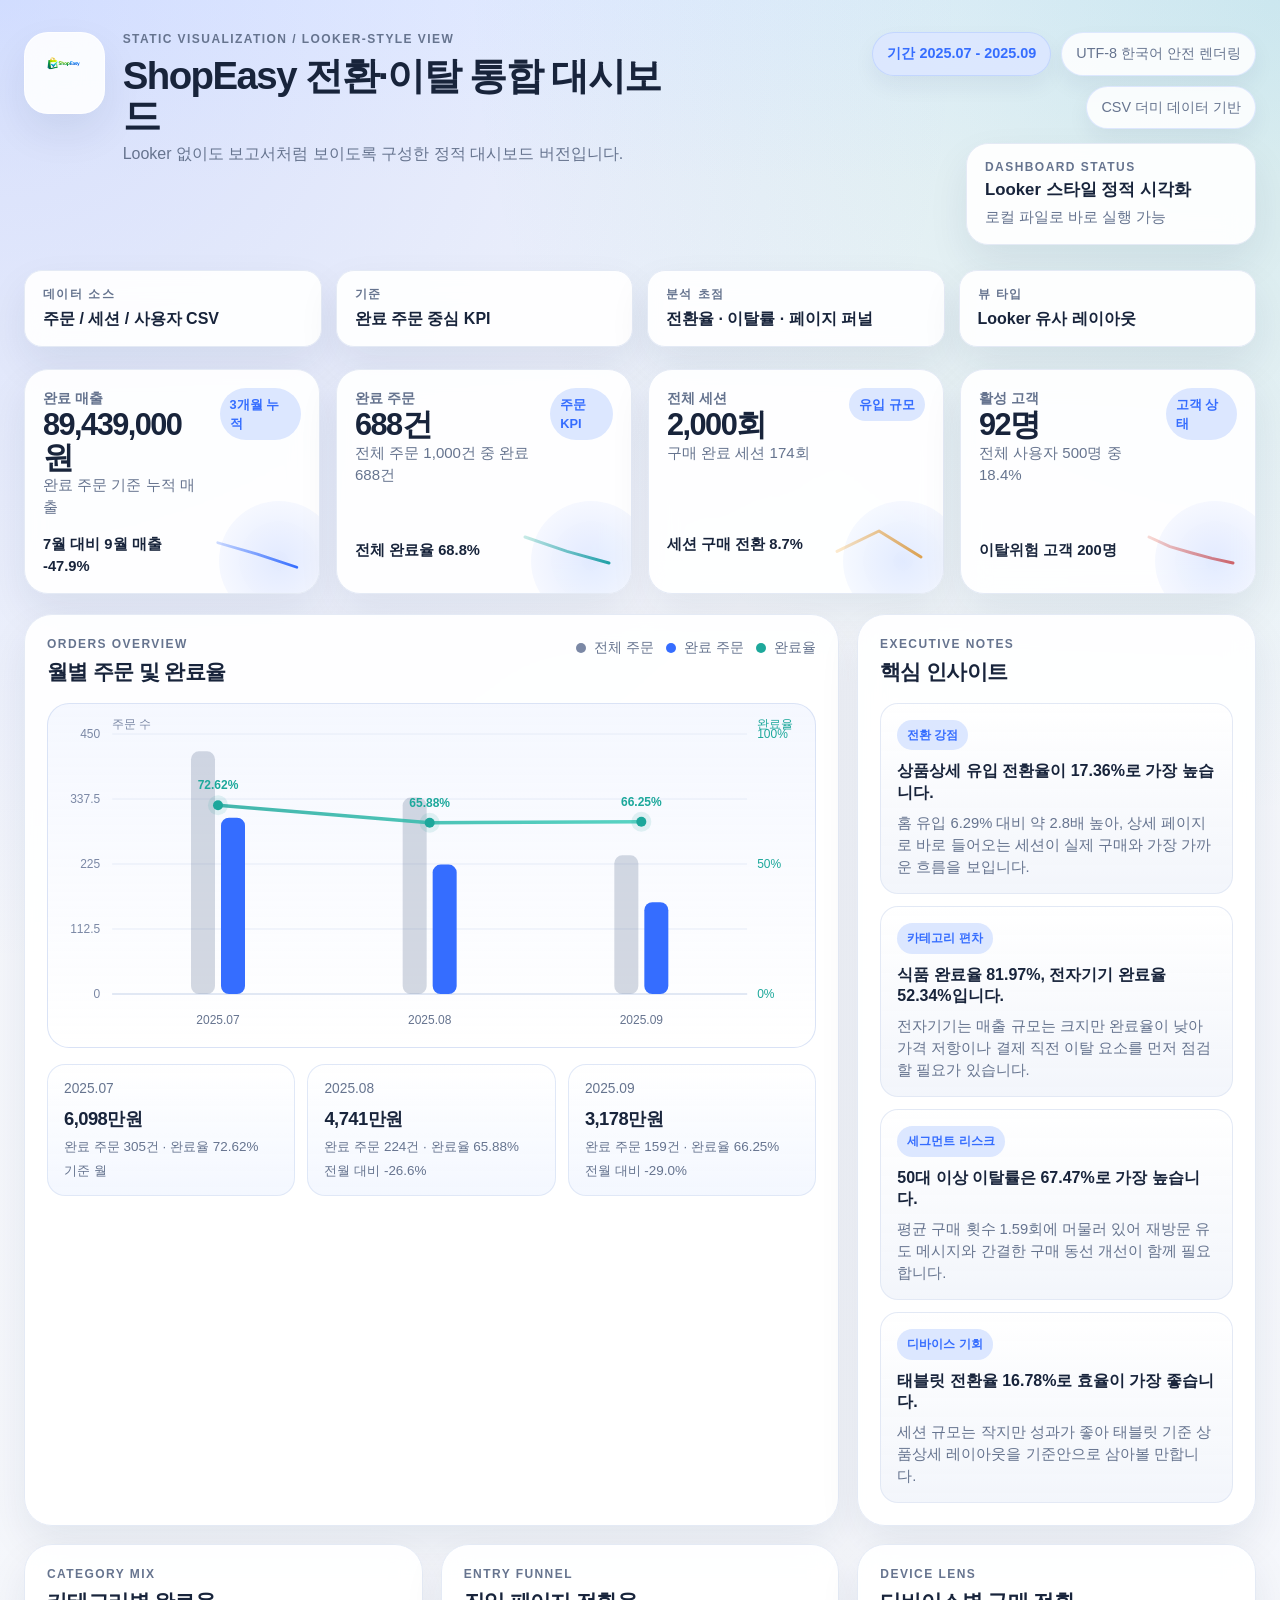
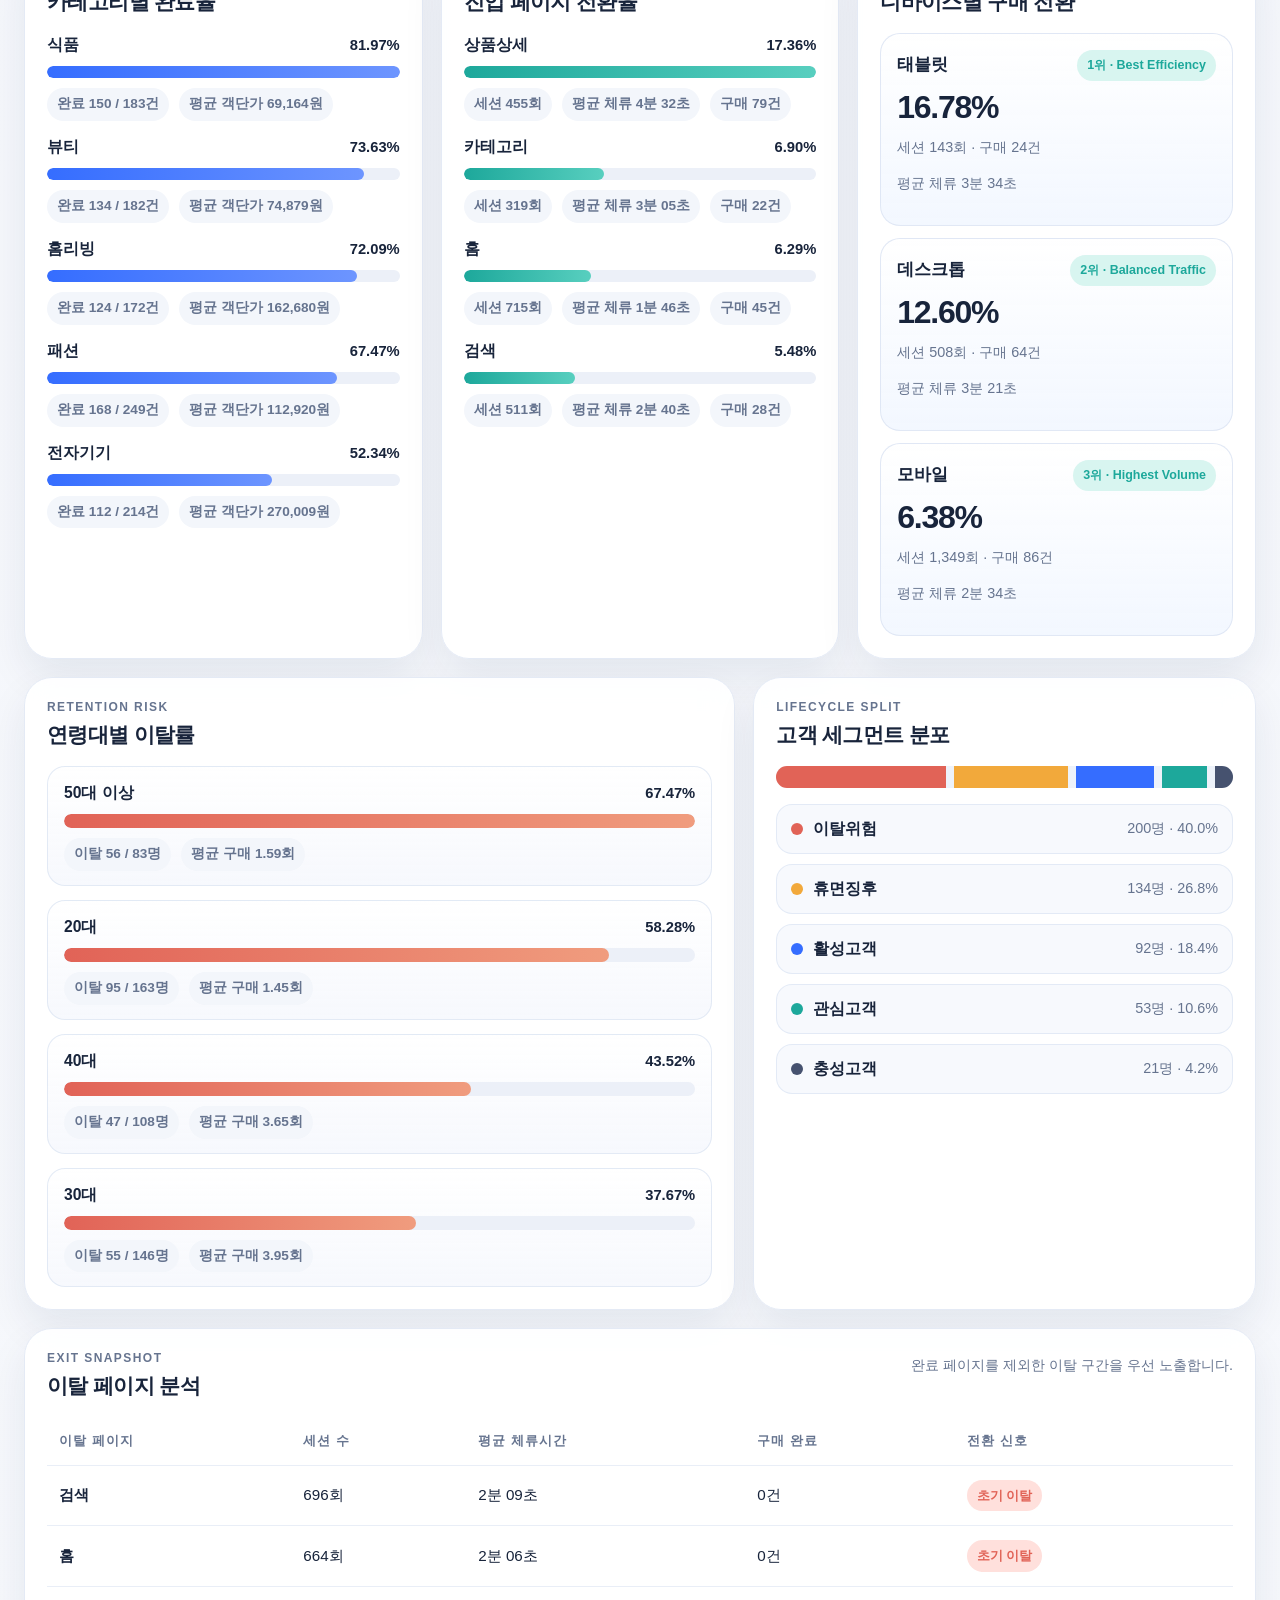
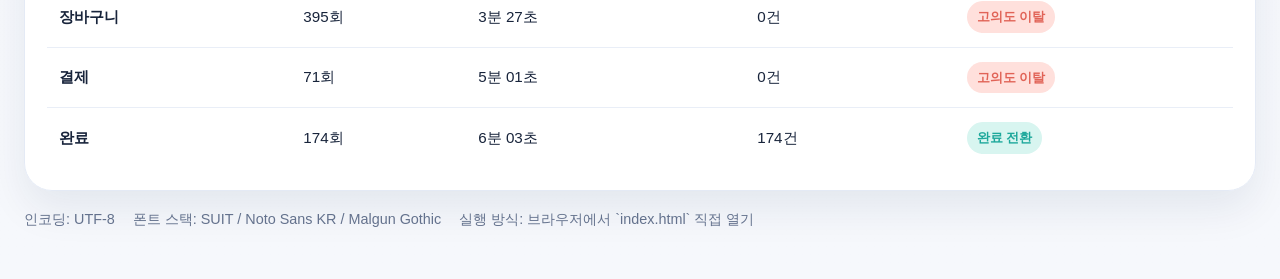
==== looker-dashboard/index.html @ 2dcf9343 "Publish ShopEasy static dashboard" ====
﻿<!DOCTYPE html>
<html lang="ko">
  <head>
    <meta charset="UTF-8" />
    <meta name="viewport" content="width=device-width, initial-scale=1.0" />
    <title>ShopEasy Looker 스타일 대시보드</title>
    <link rel="stylesheet" href="./styles.css" />
  </head>
  <body>
    <div class="app-shell">
      <header class="topbar">
        <div class="brand-block">
          <div class="brand-mark">
            <img src="./assets/brand-logo.png" alt="ShopEasy 브랜드 로고" />
          </div>
          <div class="brand-copy">
            <p class="eyebrow">Static Visualization / Looker-style View</p>
            <h1>ShopEasy 전환·이탈 통합 대시보드</h1>
            <p class="subtitle">
              Looker 없이도 보고서처럼 보이도록 구성한 정적 대시보드 버전입니다.
            </p>
          </div>
        </div>
        <div class="topbar-side">
          <div class="chip-stack">
            <span class="chip chip-strong">기간 2025.07 - 2025.09</span>
            <span class="chip">UTF-8 한국어 안전 렌더링</span>
            <span class="chip">CSV 더미 데이터 기반</span>
          </div>
          <div class="status-card">
            <span class="status-label">Dashboard Status</span>
            <strong>Looker 스타일 정적 시각화</strong>
            <span class="status-meta">로컬 파일로 바로 실행 가능</span>
          </div>
        </div>
      </header>

      <section class="filter-strip" aria-label="대시보드 필터 상태">
        <div class="filter-card">
          <span class="filter-label">데이터 소스</span>
          <strong>주문 / 세션 / 사용자 CSV</strong>
        </div>
        <div class="filter-card">
          <span class="filter-label">기준</span>
          <strong>완료 주문 중심 KPI</strong>
        </div>
        <div class="filter-card">
          <span class="filter-label">분석 초점</span>
          <strong>전환율 · 이탈률 · 페이지 퍼널</strong>
        </div>
        <div class="filter-card">
          <span class="filter-label">뷰 타입</span>
          <strong>Looker 유사 레이아웃</strong>
        </div>
      </section>

      <section class="kpi-grid" id="kpi-grid" aria-label="핵심 지표"></section>

      <main class="dashboard-grid">
        <section class="panel span-8">
          <div class="panel-header">
            <div>
              <p class="panel-label">Orders Overview</p>
              <h2>월별 주문 및 완료율</h2>
            </div>
            <div class="legend-inline">
              <span><i class="swatch swatch-slate"></i>전체 주문</span>
              <span><i class="swatch swatch-blue"></i>완료 주문</span>
              <span><i class="swatch swatch-teal"></i>완료율</span>
            </div>
          </div>
          <div class="chart-frame">
            <div id="monthly-chart" class="svg-chart" role="img" aria-label="월별 주문과 완료율 차트"></div>
          </div>
          <div class="mini-metrics" id="monthly-metrics"></div>
        </section>

        <aside class="panel span-4">
          <div class="panel-header">
            <div>
              <p class="panel-label">Executive Notes</p>
              <h2>핵심 인사이트</h2>
            </div>
          </div>
          <div class="insight-list" id="insight-list"></div>
        </aside>

        <section class="panel span-4">
          <div class="panel-header">
            <div>
              <p class="panel-label">Category Mix</p>
              <h2>카테고리별 완료율</h2>
            </div>
          </div>
          <div id="category-chart" class="metric-list"></div>
        </section>

        <section class="panel span-4">
          <div class="panel-header">
            <div>
              <p class="panel-label">Entry Funnel</p>
              <h2>진입 페이지 전환율</h2>
            </div>
          </div>
          <div id="entry-chart" class="metric-list"></div>
        </section>

        <section class="panel span-4">
          <div class="panel-header">
            <div>
              <p class="panel-label">Device Lens</p>
              <h2>디바이스별 구매 전환</h2>
            </div>
          </div>
          <div id="device-chart" class="device-grid"></div>
        </section>

        <section class="panel span-7">
          <div class="panel-header">
            <div>
              <p class="panel-label">Retention Risk</p>
              <h2>연령대별 이탈률</h2>
            </div>
          </div>
          <div id="age-chart" class="metric-list metric-list-wide"></div>
        </section>

        <section class="panel span-5">
          <div class="panel-header">
            <div>
              <p class="panel-label">Lifecycle Split</p>
              <h2>고객 세그먼트 분포</h2>
            </div>
          </div>
          <div class="segment-stack" id="segment-stack"></div>
          <div class="segment-legend" id="segment-legend"></div>
        </section>

        <section class="panel span-12">
          <div class="panel-header">
            <div>
              <p class="panel-label">Exit Snapshot</p>
              <h2>이탈 페이지 분석</h2>
            </div>
            <p class="panel-note">완료 페이지를 제외한 이탈 구간을 우선 노출합니다.</p>
          </div>
          <div class="table-shell">
            <table class="data-table">
              <thead>
                <tr>
                  <th>이탈 페이지</th>
                  <th>세션 수</th>
                  <th>평균 체류시간</th>
                  <th>구매 완료</th>
                  <th>전환 신호</th>
                </tr>
              </thead>
              <tbody id="exit-table-body"></tbody>
            </table>
          </div>
        </section>
      </main>

      <footer class="page-footer">
        <span>인코딩: UTF-8</span>
        <span>폰트 스택: SUIT / Noto Sans KR / Malgun Gothic</span>
        <span>실행 방식: 브라우저에서 `index.html` 직접 열기</span>
      </footer>
    </div>

    <script src="./script.js" charset="UTF-8"></script>
  </body>
</html>
---- looker-dashboard/styles.css ----
﻿@charset "UTF-8";

:root {
  --bg: #f4f6fb;
  --bg-strong: #eaf0ff;
  --surface: rgba(255, 255, 255, 0.92);
  --surface-strong: #ffffff;
  --border: #e4eaf5;
  --text: #18243b;
  --muted: #66748f;
  --blue: #356dff;
  --blue-soft: #dce7ff;
  --teal: #1da89b;
  --teal-soft: #d8f5f0;
  --amber: #f2a93b;
  --amber-soft: #fff2d8;
  --coral: #e16357;
  --coral-soft: #ffe0dc;
  --slate: #7b88a5;
  --shadow: 0 18px 40px rgba(18, 33, 78, 0.08);
  --radius-xl: 28px;
  --radius-lg: 22px;
  --radius-md: 16px;
}

* {
  box-sizing: border-box;
}

html {
  font-size: 16px;
}

body {
  margin: 0;
  min-height: 100vh;
  color: var(--text);
  background:
    radial-gradient(circle at top left, rgba(83, 120, 255, 0.18), transparent 26%),
    radial-gradient(circle at top right, rgba(29, 168, 155, 0.16), transparent 22%),
    linear-gradient(180deg, #edf3ff 0%, var(--bg) 180px, #f6f8fc 100%);
  font-family: "SUIT Variable", "Noto Sans KR", "Malgun Gothic", "Apple SD Gothic Neo", "Segoe UI", sans-serif;
  line-height: 1.5;
  -webkit-font-smoothing: antialiased;
  text-rendering: optimizeLegibility;
}

img {
  display: block;
  max-width: 100%;
}

.app-shell {
  max-width: 1480px;
  margin: 0 auto;
  padding: 32px 24px 48px;
}

.topbar {
  display: flex;
  justify-content: space-between;
  align-items: flex-start;
  gap: 24px;
}

.brand-block {
  display: flex;
  align-items: flex-start;
  gap: 18px;
  min-width: 0;
}

.brand-mark {
  width: 82px;
  height: 82px;
  padding: 14px;
  border-radius: 24px;
  background: rgba(255, 255, 255, 0.88);
  border: 1px solid rgba(255, 255, 255, 0.72);
  box-shadow: var(--shadow);
  backdrop-filter: blur(14px);
}

.brand-copy {
  min-width: 0;
}

.eyebrow,
.panel-label,
.filter-label,
.status-label {
  margin: 0;
  font-size: 0.75rem;
  line-height: 1.3;
  letter-spacing: 0.12em;
  text-transform: uppercase;
  color: var(--muted);
  font-weight: 700;
}

.brand-copy h1 {
  margin: 8px 0 6px;
  font-size: clamp(2rem, 3vw, 3rem);
  line-height: 1.05;
  letter-spacing: -0.04em;
}

.subtitle {
  margin: 0;
  max-width: 700px;
  color: var(--muted);
  font-size: 1rem;
}

.topbar-side {
  display: grid;
  gap: 14px;
  justify-items: end;
}

.chip-stack {
  display: flex;
  flex-wrap: wrap;
  justify-content: flex-end;
  gap: 10px;
}

.chip {
  display: inline-flex;
  align-items: center;
  border-radius: 999px;
  border: 1px solid rgba(53, 109, 255, 0.14);
  background: rgba(255, 255, 255, 0.86);
  padding: 10px 14px;
  font-size: 0.9rem;
  color: var(--muted);
  box-shadow: 0 10px 22px rgba(20, 40, 90, 0.06);
}

.chip-strong {
  color: var(--blue);
  background: rgba(220, 231, 255, 0.9);
  font-weight: 700;
}

.status-card,
.filter-card,
.kpi-card,
.panel {
  background: var(--surface);
  border: 1px solid var(--border);
  box-shadow: var(--shadow);
  backdrop-filter: blur(14px);
}

.status-card {
  min-width: 290px;
  border-radius: var(--radius-lg);
  padding: 16px 18px;
  display: grid;
  gap: 4px;
}

.status-card strong {
  font-size: 1.05rem;
  line-height: 1.35;
}

.status-meta {
  color: var(--muted);
  font-size: 0.92rem;
}

.filter-strip {
  margin-top: 24px;
  display: grid;
  grid-template-columns: repeat(4, minmax(0, 1fr));
  gap: 14px;
}

.filter-card {
  border-radius: 18px;
  padding: 16px 18px;
  display: grid;
  gap: 6px;
}

.filter-card strong {
  font-size: 1rem;
  line-height: 1.35;
}

.kpi-grid {
  margin-top: 22px;
  display: grid;
  grid-template-columns: repeat(4, minmax(0, 1fr));
  gap: 16px;
}

.kpi-card {
  position: relative;
  overflow: hidden;
  border-radius: 24px;
  padding: 18px 18px 16px;
  display: grid;
  gap: 14px;
}

.kpi-card::after {
  content: "";
  position: absolute;
  inset: auto -20px -28px auto;
  width: 120px;
  height: 120px;
  border-radius: 999px;
  background: radial-gradient(circle, rgba(53, 109, 255, 0.14), rgba(53, 109, 255, 0));
}

.kpi-top {
  display: flex;
  justify-content: space-between;
  align-items: flex-start;
  gap: 12px;
}

.kpi-label {
  margin: 0;
  font-size: 0.9rem;
  color: var(--muted);
  font-weight: 700;
}

.kpi-pill {
  display: inline-flex;
  align-items: center;
  padding: 7px 10px;
  border-radius: 999px;
  font-size: 0.8rem;
  font-weight: 700;
  color: var(--blue);
  background: var(--blue-soft);
}

.kpi-value {
  margin: 0;
  font-size: clamp(1.9rem, 2.4vw, 2.7rem);
  line-height: 1.05;
  font-weight: 800;
  letter-spacing: -0.05em;
  font-variant-numeric: tabular-nums;
}

.kpi-note {
  margin: 0;
  color: var(--muted);
  font-size: 0.94rem;
}

.kpi-foot {
  display: flex;
  justify-content: space-between;
  align-items: center;
  gap: 12px;
}

.kpi-trend {
  margin: 0;
  font-size: 0.92rem;
  color: var(--text);
  font-weight: 700;
}

.sparkline {
  width: 92px;
  height: 34px;
}

.dashboard-grid {
  margin-top: 20px;
  display: grid;
  grid-template-columns: repeat(12, minmax(0, 1fr));
  gap: 18px;
}

.panel {
  border-radius: var(--radius-xl);
  padding: 22px;
  min-width: 0;
}

.span-12 {
  grid-column: span 12;
}

.span-8 {
  grid-column: span 8;
}

.span-7 {
  grid-column: span 7;
}

.span-5 {
  grid-column: span 5;
}

.span-4 {
  grid-column: span 4;
}

.panel-header {
  display: flex;
  justify-content: space-between;
  align-items: flex-start;
  gap: 16px;
  margin-bottom: 18px;
}

.panel-header h2 {
  margin: 6px 0 0;
  font-size: 1.3rem;
  line-height: 1.25;
  letter-spacing: -0.03em;
}

.panel-note {
  margin: 4px 0 0;
  color: var(--muted);
  font-size: 0.9rem;
}

.legend-inline {
  display: flex;
  flex-wrap: wrap;
  justify-content: flex-end;
  gap: 12px;
  color: var(--muted);
  font-size: 0.88rem;
}

.legend-inline span {
  display: inline-flex;
  align-items: center;
  gap: 8px;
}

.swatch {
  width: 10px;
  height: 10px;
  border-radius: 999px;
  display: inline-block;
}

.swatch-slate {
  background: var(--slate);
}

.swatch-blue {
  background: var(--blue);
}

.swatch-teal {
  background: var(--teal);
}

.chart-frame {
  padding: 12px 12px 4px;
  border-radius: 22px;
  background: linear-gradient(180deg, rgba(244, 247, 255, 0.92), rgba(255, 255, 255, 0.76));
  border: 1px solid rgba(214, 224, 245, 0.9);
}

.svg-chart {
  width: 100%;
  min-height: 320px;
}

.mini-metrics {
  margin-top: 16px;
  display: grid;
  grid-template-columns: repeat(3, minmax(0, 1fr));
  gap: 12px;
}

.mini-metric {
  padding: 14px 16px;
  border-radius: 18px;
  background: linear-gradient(180deg, rgba(255, 255, 255, 0.98), rgba(243, 247, 255, 0.95));
  border: 1px solid rgba(220, 229, 246, 0.88);
}

.mini-metric-label {
  display: block;
  color: var(--muted);
  font-size: 0.86rem;
  margin-bottom: 6px;
}

.mini-metric strong {
  display: block;
  font-size: 1.15rem;
  letter-spacing: -0.03em;
}

.mini-metric small {
  display: block;
  margin-top: 4px;
  color: var(--muted);
  font-size: 0.84rem;
}

.insight-list {
  display: grid;
  gap: 12px;
}

.insight-card {
  padding: 16px 16px 15px;
  border-radius: 18px;
  border: 1px solid rgba(224, 231, 244, 0.9);
  background: linear-gradient(180deg, rgba(255, 255, 255, 0.98), rgba(242, 245, 251, 0.94));
}

.insight-tag {
  display: inline-flex;
  align-items: center;
  padding: 6px 10px;
  border-radius: 999px;
  font-size: 0.78rem;
  font-weight: 700;
  color: var(--blue);
  background: var(--blue-soft);
  margin-bottom: 10px;
}

.insight-card h3 {
  margin: 0 0 8px;
  font-size: 1rem;
  line-height: 1.35;
}

.insight-card p {
  margin: 0;
  color: var(--muted);
  font-size: 0.92rem;
}

.metric-list {
  display: grid;
  gap: 14px;
}

.metric-row {
  display: grid;
  gap: 10px;
}

.metric-head {
  display: flex;
  justify-content: space-between;
  align-items: baseline;
  gap: 12px;
}

.metric-name {
  margin: 0;
  font-size: 0.98rem;
  font-weight: 700;
}

.metric-value {
  margin: 0;
  font-size: 0.92rem;
  font-weight: 700;
  color: var(--text);
  font-variant-numeric: tabular-nums;
}

.metric-track {
  position: relative;
  width: 100%;
  height: 12px;
  border-radius: 999px;
  overflow: hidden;
  background: #ecf0f8;
}

.metric-fill {
  position: absolute;
  inset: 0 auto 0 0;
  border-radius: inherit;
  background: linear-gradient(90deg, var(--blue), #5f90ff);
}

.metric-meta {
  display: flex;
  flex-wrap: wrap;
  gap: 10px;
  color: var(--muted);
  font-size: 0.85rem;
}

.metric-badge {
  display: inline-flex;
  align-items: center;
  padding: 6px 10px;
  border-radius: 999px;
  background: #f3f6fb;
  color: var(--muted);
  font-weight: 600;
}

.device-grid {
  display: grid;
  gap: 12px;
}

.device-card {
  padding: 16px;
  border-radius: 20px;
  border: 1px solid rgba(221, 229, 244, 0.88);
  background: linear-gradient(180deg, rgba(255, 255, 255, 1), rgba(242, 247, 255, 0.95));
}

.device-rank {
  display: flex;
  justify-content: space-between;
  align-items: center;
  margin-bottom: 10px;
}

.rank-chip {
  display: inline-flex;
  align-items: center;
  padding: 6px 10px;
  border-radius: 999px;
  font-size: 0.78rem;
  font-weight: 700;
  background: var(--teal-soft);
  color: var(--teal);
}

.device-card h3 {
  margin: 0;
  font-size: 1.08rem;
}

.device-rate {
  margin: 8px 0 4px;
  font-size: 2rem;
  line-height: 1;
  letter-spacing: -0.04em;
  font-weight: 800;
}

.device-meta {
  color: var(--muted);
  font-size: 0.9rem;
}

.metric-list-wide .metric-row {
  padding: 14px 16px;
  border-radius: 18px;
  border: 1px solid rgba(224, 231, 244, 0.88);
  background: linear-gradient(180deg, rgba(255, 255, 255, 0.98), rgba(246, 248, 253, 0.92));
}

.metric-list-wide .metric-track {
  height: 14px;
}

.segment-stack {
  display: flex;
  gap: 8px;
  height: 22px;
  overflow: hidden;
  border-radius: 999px;
  background: #edf2fa;
}

.segment-slice {
  height: 100%;
}

.segment-legend {
  margin-top: 16px;
  display: grid;
  gap: 10px;
}

.segment-item {
  display: flex;
  justify-content: space-between;
  align-items: center;
  gap: 14px;
  padding: 12px 14px;
  border-radius: 16px;
  background: #f7f9fd;
  border: 1px solid rgba(226, 233, 245, 0.9);
}

.segment-left {
  display: inline-flex;
  align-items: center;
  gap: 10px;
  min-width: 0;
}

.segment-dot {
  width: 12px;
  height: 12px;
  border-radius: 999px;
  flex: 0 0 auto;
}

.segment-name {
  font-weight: 700;
}

.segment-meta {
  color: var(--muted);
  font-size: 0.9rem;
  font-variant-numeric: tabular-nums;
}

.table-shell {
  overflow-x: auto;
}

.data-table {
  width: 100%;
  border-collapse: collapse;
}

.data-table th,
.data-table td {
  padding: 14px 12px;
  border-bottom: 1px solid #e9eef7;
  text-align: left;
  font-size: 0.95rem;
}

.data-table th {
  color: var(--muted);
  font-size: 0.82rem;
  text-transform: uppercase;
  letter-spacing: 0.08em;
}

.data-table tbody tr:last-child td {
  border-bottom: 0;
}

.signal-pill {
  display: inline-flex;
  align-items: center;
  padding: 6px 10px;
  border-radius: 999px;
  font-size: 0.82rem;
  font-weight: 700;
}

.signal-alert {
  background: var(--coral-soft);
  color: var(--coral);
}

.signal-success {
  background: var(--teal-soft);
  color: var(--teal);
}

.page-footer {
  margin-top: 18px;
  display: flex;
  flex-wrap: wrap;
  gap: 10px 18px;
  color: var(--muted);
  font-size: 0.9rem;
}

svg text {
  font-family: "SUIT Variable", "Noto Sans KR", "Malgun Gothic", "Apple SD Gothic Neo", "Segoe UI", sans-serif;
}

@media (max-width: 1180px) {
  .filter-strip,
  .kpi-grid,
  .mini-metrics {
    grid-template-columns: repeat(2, minmax(0, 1fr));
  }

  .span-8,
  .span-7,
  .span-5,
  .span-4 {
    grid-column: span 12;
  }

  .topbar {
    flex-direction: column;
  }

  .topbar-side {
    justify-items: start;
  }

  .chip-stack {
    justify-content: flex-start;
  }
}

@media (max-width: 760px) {
  .app-shell {
    padding: 22px 14px 36px;
  }

  .filter-strip,
  .kpi-grid,
  .mini-metrics {
    grid-template-columns: minmax(0, 1fr);
  }

  .brand-block {
    flex-direction: column;
  }

  .brand-mark {
    width: 74px;
    height: 74px;
  }

  .panel,
  .kpi-card {
    border-radius: 22px;
  }

  .panel-header,
  .kpi-top,
  .kpi-foot {
    flex-direction: column;
    align-items: flex-start;
  }

  .legend-inline {
    justify-content: flex-start;
  }

  .svg-chart {
    min-height: 280px;
  }

  .data-table th,
  .data-table td {
    padding-inline: 8px;
  }
}
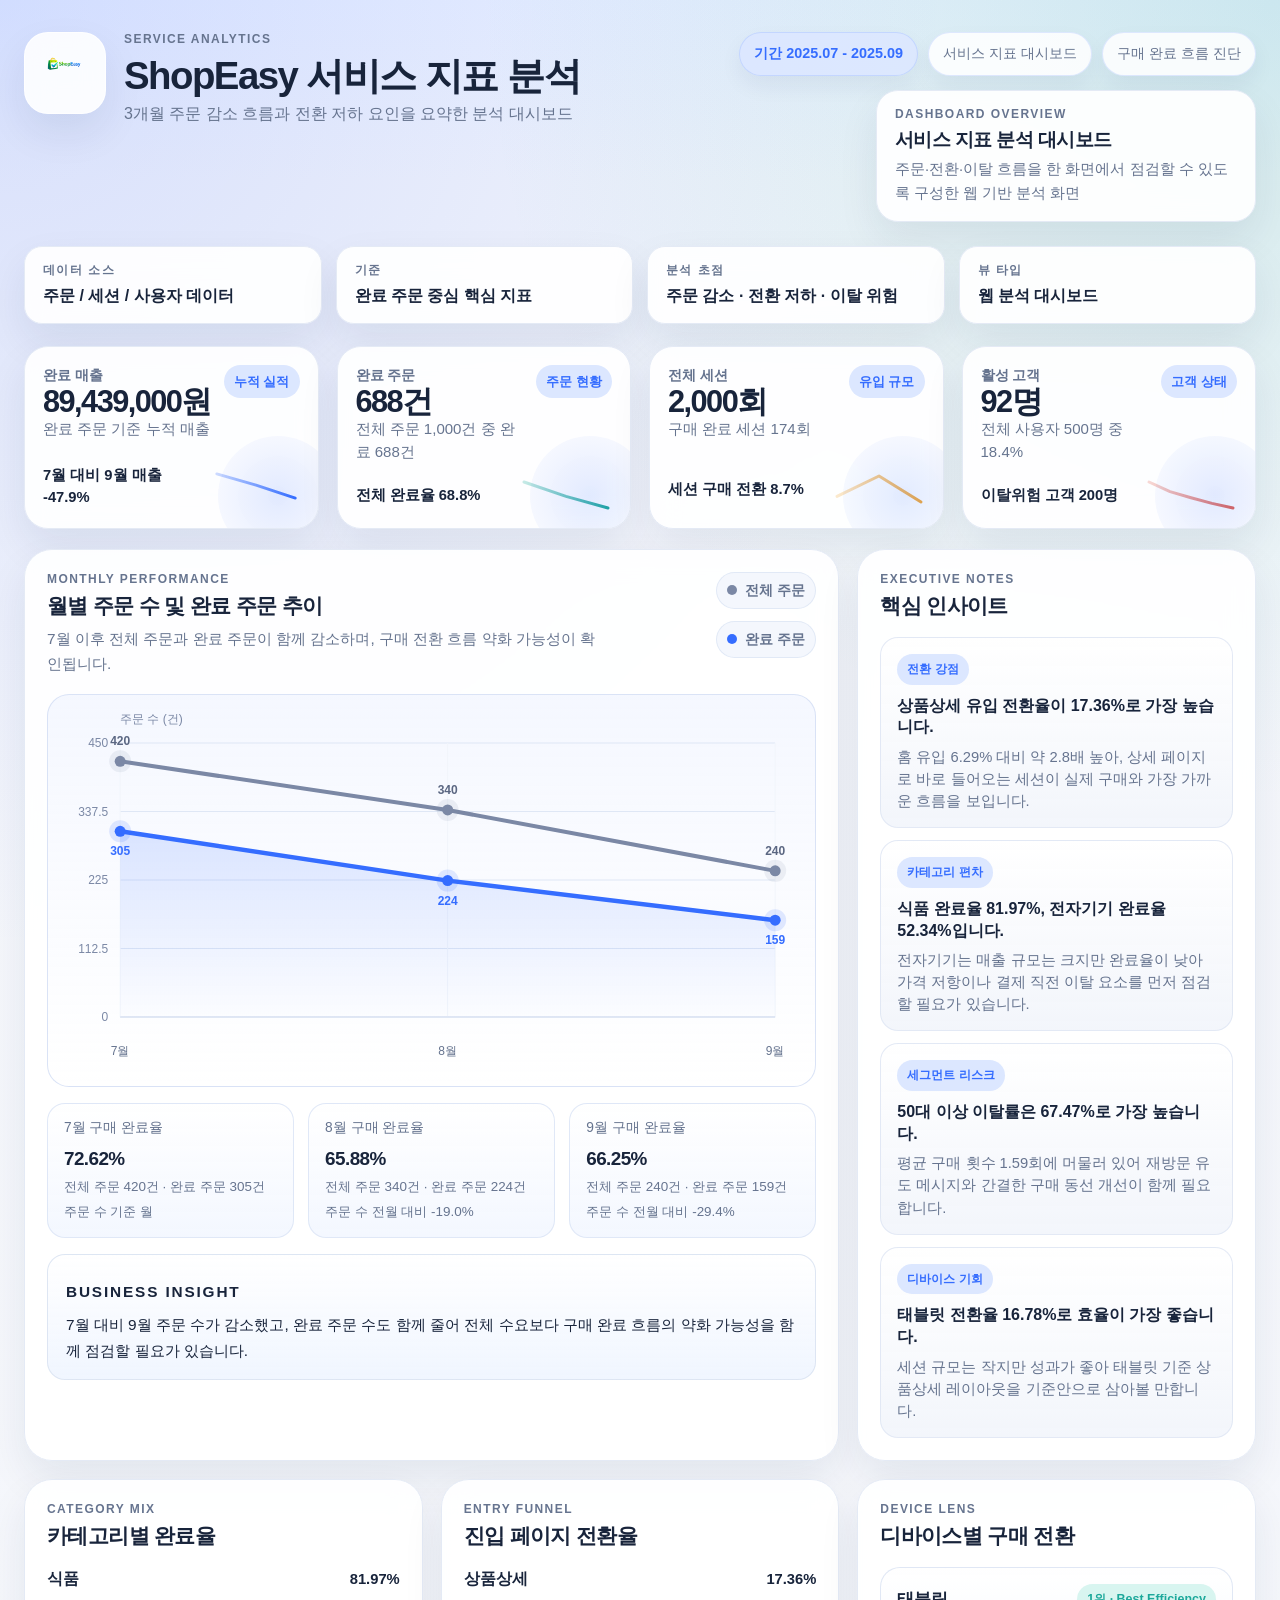
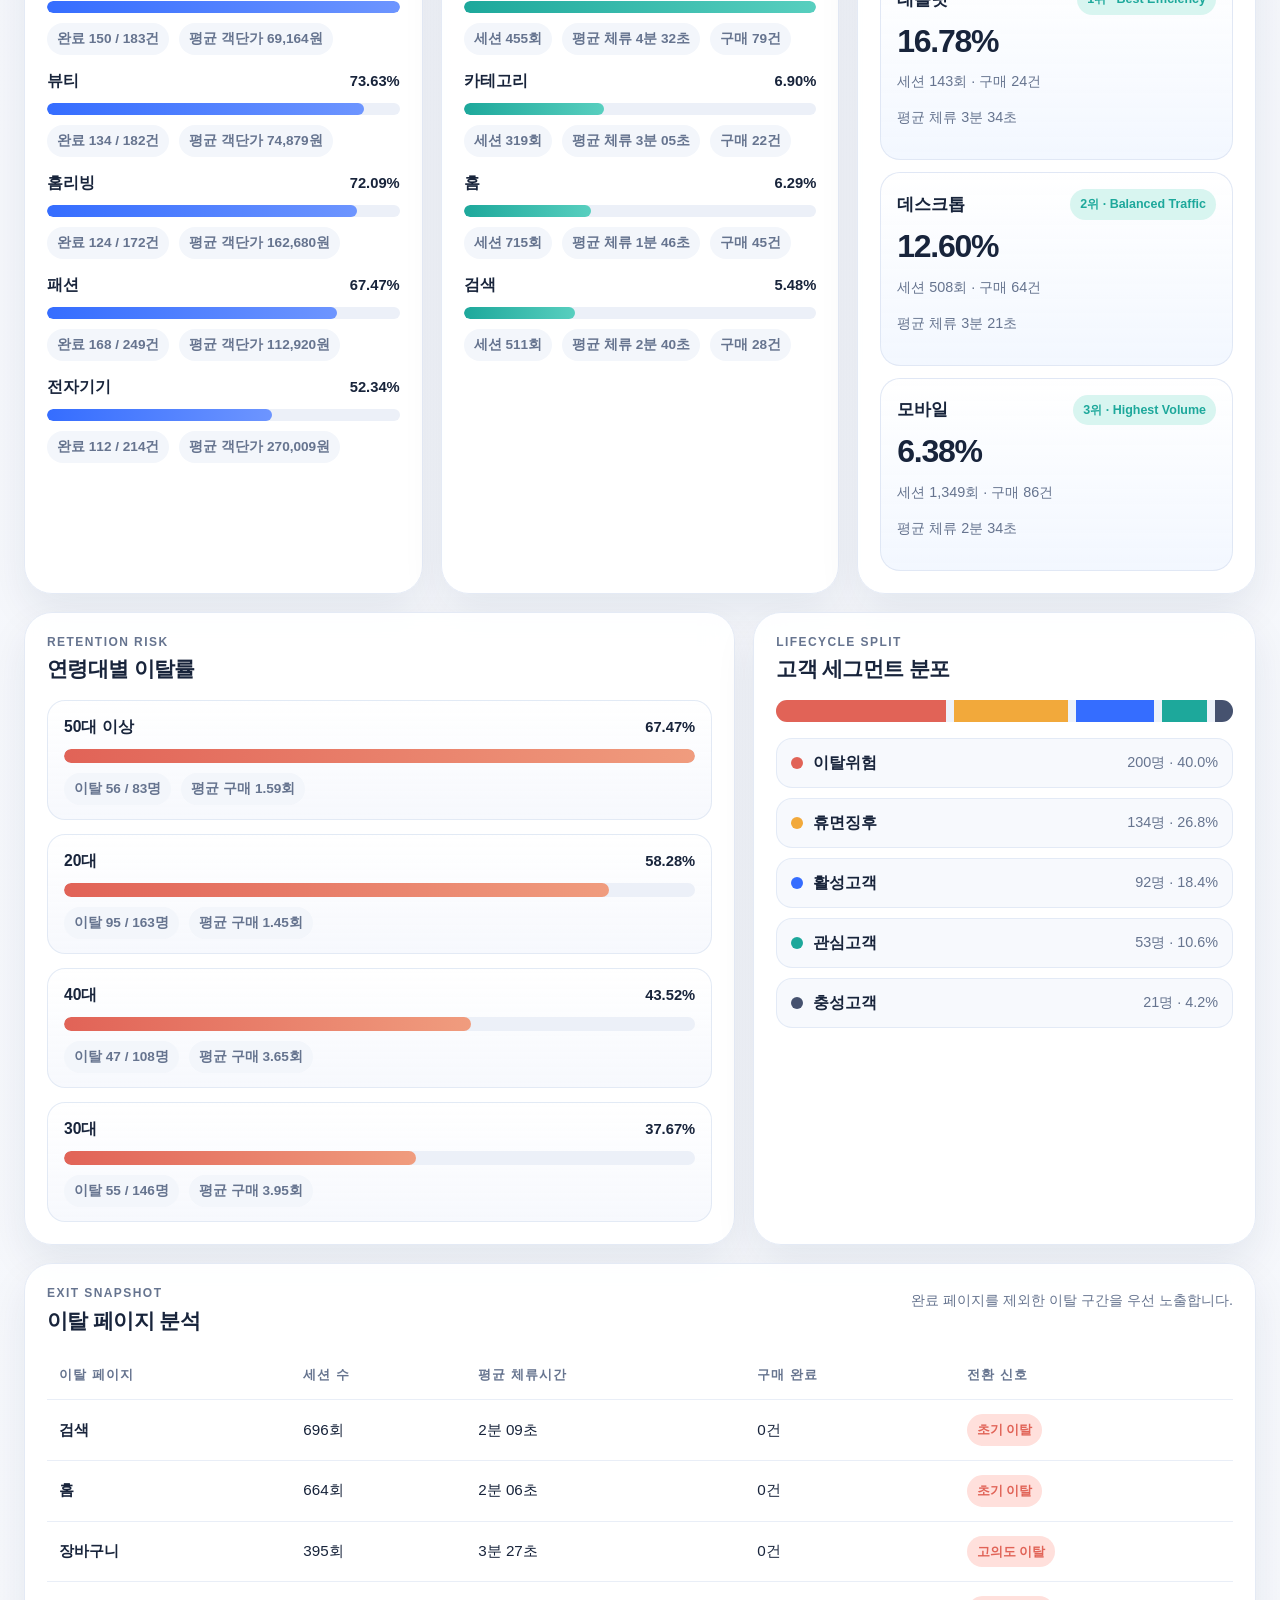
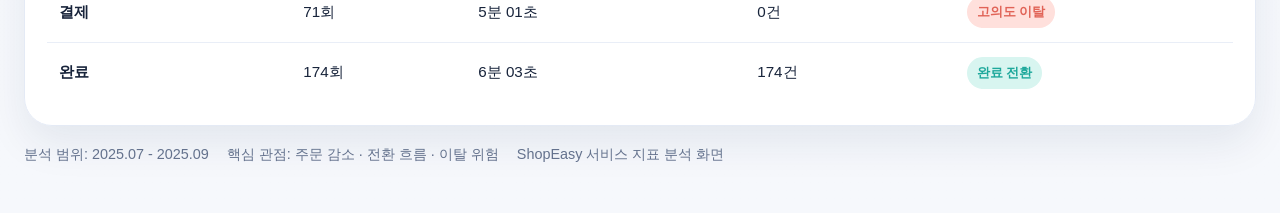
==== commit c73516ef: "Refine dashboard copy and monthly trend section" ====
--- a/looker-dashboard/index.html
+++ b/looker-dashboard/index.html
@@ -3,7 +3,7 @@
   <head>
     <meta charset="UTF-8" />
     <meta name="viewport" content="width=device-width, initial-scale=1.0" />
-    <title>ShopEasy Looker 스타일 대시보드</title>
+    <title>ShopEasy 서비스 지표 분석</title>
     <link rel="stylesheet" href="./styles.css" />
   </head>
   <body>
@@ -14,23 +14,23 @@
             <img src="./assets/brand-logo.png" alt="ShopEasy 브랜드 로고" />
           </div>
           <div class="brand-copy">
-            <p class="eyebrow">Static Visualization / Looker-style View</p>
-            <h1>ShopEasy 전환·이탈 통합 대시보드</h1>
+            <p class="eyebrow">SERVICE ANALYTICS</p>
+            <h1>ShopEasy 서비스 지표 분석</h1>
             <p class="subtitle">
-              Looker 없이도 보고서처럼 보이도록 구성한 정적 대시보드 버전입니다.
+              3개월 주문 감소 흐름과 전환 저하 요인을 요약한 분석 대시보드
             </p>
           </div>
         </div>
         <div class="topbar-side">
           <div class="chip-stack">
             <span class="chip chip-strong">기간 2025.07 - 2025.09</span>
-            <span class="chip">UTF-8 한국어 안전 렌더링</span>
-            <span class="chip">CSV 더미 데이터 기반</span>
+            <span class="chip">서비스 지표 대시보드</span>
+            <span class="chip">구매 완료 흐름 진단</span>
           </div>
           <div class="status-card">
-            <span class="status-label">Dashboard Status</span>
-            <strong>Looker 스타일 정적 시각화</strong>
-            <span class="status-meta">로컬 파일로 바로 실행 가능</span>
+            <span class="status-label">DASHBOARD OVERVIEW</span>
+            <strong>서비스 지표 분석 대시보드</strong>
+            <span class="status-meta">주문·전환·이탈 흐름을 한 화면에서 점검할 수 있도록 구성한 웹 기반 분석 화면</span>
           </div>
         </div>
       </header>
@@ -38,41 +38,44 @@
       <section class="filter-strip" aria-label="대시보드 필터 상태">
         <div class="filter-card">
           <span class="filter-label">데이터 소스</span>
-          <strong>주문 / 세션 / 사용자 CSV</strong>
+          <strong>주문 / 세션 / 사용자 데이터</strong>
         </div>
         <div class="filter-card">
           <span class="filter-label">기준</span>
-          <strong>완료 주문 중심 KPI</strong>
+          <strong>완료 주문 중심 핵심 지표</strong>
         </div>
         <div class="filter-card">
           <span class="filter-label">분석 초점</span>
-          <strong>전환율 · 이탈률 · 페이지 퍼널</strong>
+          <strong>주문 감소 · 전환 저하 · 이탈 위험</strong>
         </div>
         <div class="filter-card">
           <span class="filter-label">뷰 타입</span>
-          <strong>Looker 유사 레이아웃</strong>
+          <strong>웹 분석 대시보드</strong>
         </div>
       </section>
 
       <section class="kpi-grid" id="kpi-grid" aria-label="핵심 지표"></section>
 
       <main class="dashboard-grid">
-        <section class="panel span-8">
+        <section class="panel span-8 monthly-panel">
           <div class="panel-header">
             <div>
-              <p class="panel-label">Orders Overview</p>
-              <h2>월별 주문 및 완료율</h2>
+              <p class="panel-label">Monthly Performance</p>
+              <h2>월별 주문 수 및 완료 주문 추이</h2>
+              <p class="panel-subtitle">
+                7월 이후 전체 주문과 완료 주문이 함께 감소하며, 구매 전환 흐름 약화 가능성이 확인됩니다.
+              </p>
             </div>
             <div class="legend-inline">
               <span><i class="swatch swatch-slate"></i>전체 주문</span>
               <span><i class="swatch swatch-blue"></i>완료 주문</span>
-              <span><i class="swatch swatch-teal"></i>완료율</span>
             </div>
           </div>
           <div class="chart-frame">
-            <div id="monthly-chart" class="svg-chart" role="img" aria-label="월별 주문과 완료율 차트"></div>
+            <div id="monthly-chart" class="svg-chart" role="img" aria-label="월별 주문 수 및 완료 주문 추이 차트"></div>
           </div>
           <div class="mini-metrics" id="monthly-metrics"></div>
+          <div class="monthly-insight" id="monthly-insight"></div>
         </section>
 
         <aside class="panel span-4">
@@ -162,9 +165,9 @@
       </main>
 
       <footer class="page-footer">
-        <span>인코딩: UTF-8</span>
-        <span>폰트 스택: SUIT / Noto Sans KR / Malgun Gothic</span>
-        <span>실행 방식: 브라우저에서 `index.html` 직접 열기</span>
+        <span>분석 범위: 2025.07 - 2025.09</span>
+        <span>핵심 관점: 주문 감소 · 전환 흐름 · 이탈 위험</span>
+        <span>ShopEasy 서비스 지표 분석 화면</span>
       </footer>
     </div>
 
--- a/looker-dashboard/styles.css
+++ b/looker-dashboard/styles.css
@@ -154,21 +154,24 @@
 }
 
 .status-card {
-  min-width: 290px;
+  min-width: 320px;
+  max-width: 380px;
   border-radius: var(--radius-lg);
   padding: 16px 18px;
   display: grid;
-  gap: 4px;
+  gap: 6px;
 }
 
 .status-card strong {
-  font-size: 1.05rem;
-  line-height: 1.35;
+  font-size: 1.16rem;
+  line-height: 1.3;
+  letter-spacing: -0.03em;
 }
 
 .status-meta {
   color: var(--muted);
   font-size: 0.92rem;
+  line-height: 1.6;
 }
 
 .filter-strip {
@@ -193,8 +196,8 @@
 .kpi-grid {
   margin-top: 22px;
   display: grid;
-  grid-template-columns: repeat(4, minmax(0, 1fr));
-  gap: 16px;
+  grid-template-columns: repeat(auto-fit, minmax(220px, 1fr));
+  gap: 18px;
 }
 
 .kpi-card {
@@ -217,17 +220,22 @@
 }
 
 .kpi-top {
-  display: flex;
-  justify-content: space-between;
+  display: grid;
+  grid-template-columns: minmax(0, 1fr) auto;
   align-items: flex-start;
   gap: 12px;
 }
 
+.kpi-top > div {
+  min-width: 0;
+}
+
 .kpi-label {
   margin: 0;
   font-size: 0.9rem;
   color: var(--muted);
   font-weight: 700;
+  white-space: nowrap;
 }
 
 .kpi-pill {
@@ -239,6 +247,7 @@
   font-weight: 700;
   color: var(--blue);
   background: var(--blue-soft);
+  white-space: nowrap;
 }
 
 .kpi-value {
@@ -323,6 +332,14 @@
   letter-spacing: -0.03em;
 }
 
+.panel-subtitle {
+  margin: 8px 0 0;
+  max-width: 660px;
+  color: var(--muted);
+  font-size: 0.96rem;
+  line-height: 1.6;
+}
+
 .panel-note {
   margin: 4px 0 0;
   color: var(--muted);
@@ -342,6 +359,12 @@
   display: inline-flex;
   align-items: center;
   gap: 8px;
+  padding: 7px 10px;
+  border-radius: 999px;
+  background: rgba(244, 247, 253, 0.92);
+  border: 1px solid rgba(223, 231, 245, 0.88);
+  font-weight: 600;
+  white-space: nowrap;
 }
 
 .swatch {
@@ -364,7 +387,7 @@
 }
 
 .chart-frame {
-  padding: 12px 12px 4px;
+  padding: 14px 16px 10px;
   border-radius: 22px;
   background: linear-gradient(180deg, rgba(244, 247, 255, 0.92), rgba(255, 255, 255, 0.76));
   border: 1px solid rgba(214, 224, 245, 0.9);
@@ -372,14 +395,14 @@
 
 .svg-chart {
   width: 100%;
-  min-height: 320px;
+  min-height: 360px;
 }
 
 .mini-metrics {
   margin-top: 16px;
   display: grid;
-  grid-template-columns: repeat(3, minmax(0, 1fr));
-  gap: 12px;
+  grid-template-columns: repeat(auto-fit, minmax(180px, 1fr));
+  gap: 14px;
 }
 
 .mini-metric {
@@ -398,7 +421,7 @@
 
 .mini-metric strong {
   display: block;
-  font-size: 1.15rem;
+  font-size: 1.18rem;
   letter-spacing: -0.03em;
 }
 
@@ -407,6 +430,32 @@
   margin-top: 4px;
   color: var(--muted);
   font-size: 0.84rem;
+  line-height: 1.55;
+}
+
+.monthly-insight {
+  margin-top: 16px;
+  padding: 16px 18px;
+  border-radius: 18px;
+  border: 1px solid rgba(220, 228, 242, 0.92);
+  background: linear-gradient(180deg, rgba(255, 255, 255, 0.98), rgba(239, 245, 255, 0.92));
+}
+
+.monthly-insight-label {
+  margin: 0;
+  font-size: 0.74rem;
+  line-height: 1.3;
+  letter-spacing: 0.12em;
+  text-transform: uppercase;
+  color: var(--muted);
+  font-weight: 700;
+}
+
+.monthly-insight p {
+  margin: 8px 0 0;
+  font-size: 0.96rem;
+  line-height: 1.65;
+  color: var(--text);
 }
 
 .insight-list {
@@ -684,9 +733,7 @@
 }
 
 @media (max-width: 1180px) {
-  .filter-strip,
-  .kpi-grid,
-  .mini-metrics {
+  .filter-strip {
     grid-template-columns: repeat(2, minmax(0, 1fr));
   }
 
@@ -715,9 +762,7 @@
     padding: 22px 14px 36px;
   }
 
-  .filter-strip,
-  .kpi-grid,
-  .mini-metrics {
+  .filter-strip {
     grid-template-columns: minmax(0, 1fr);
   }
 
@@ -736,12 +781,15 @@
   }
 
   .panel-header,
-  .kpi-top,
   .kpi-foot {
     flex-direction: column;
     align-items: flex-start;
   }
 
+  .kpi-top {
+    grid-template-columns: minmax(0, 1fr);
+  }
+
   .legend-inline {
     justify-content: flex-start;
   }
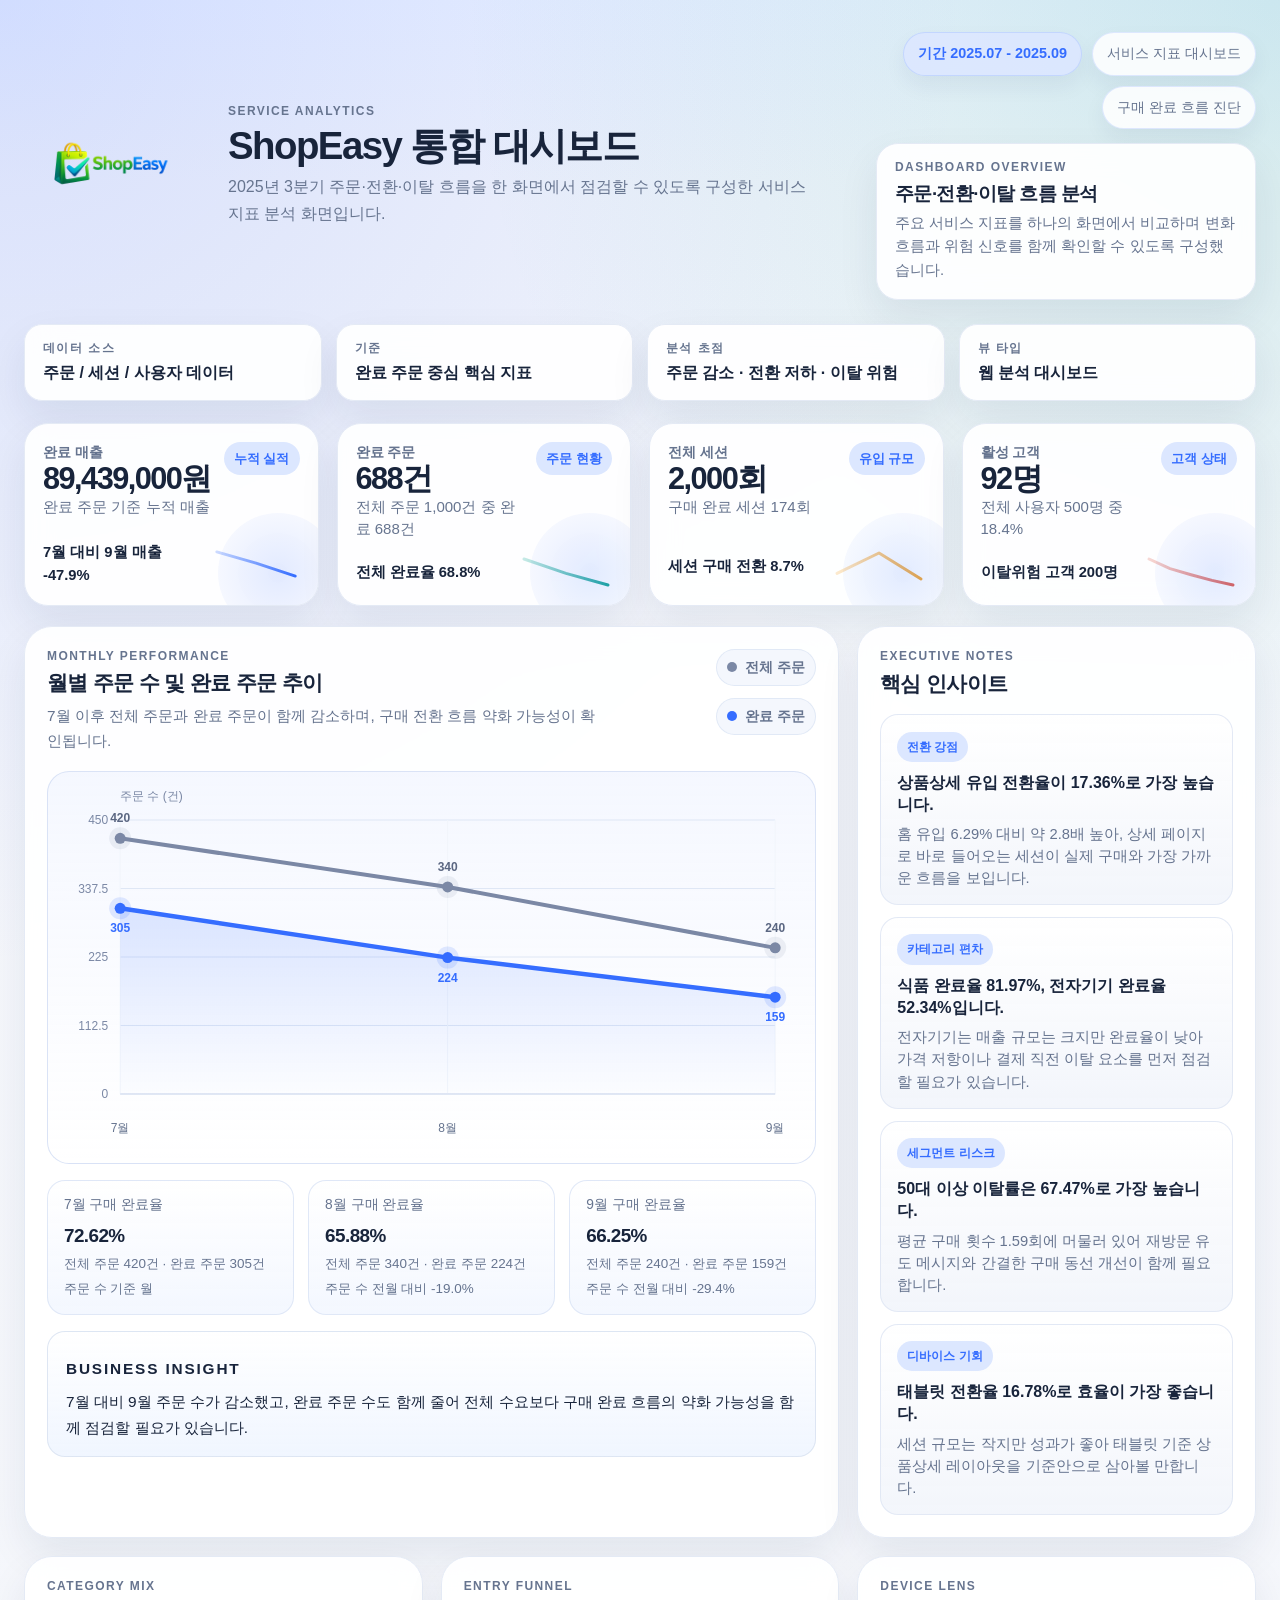
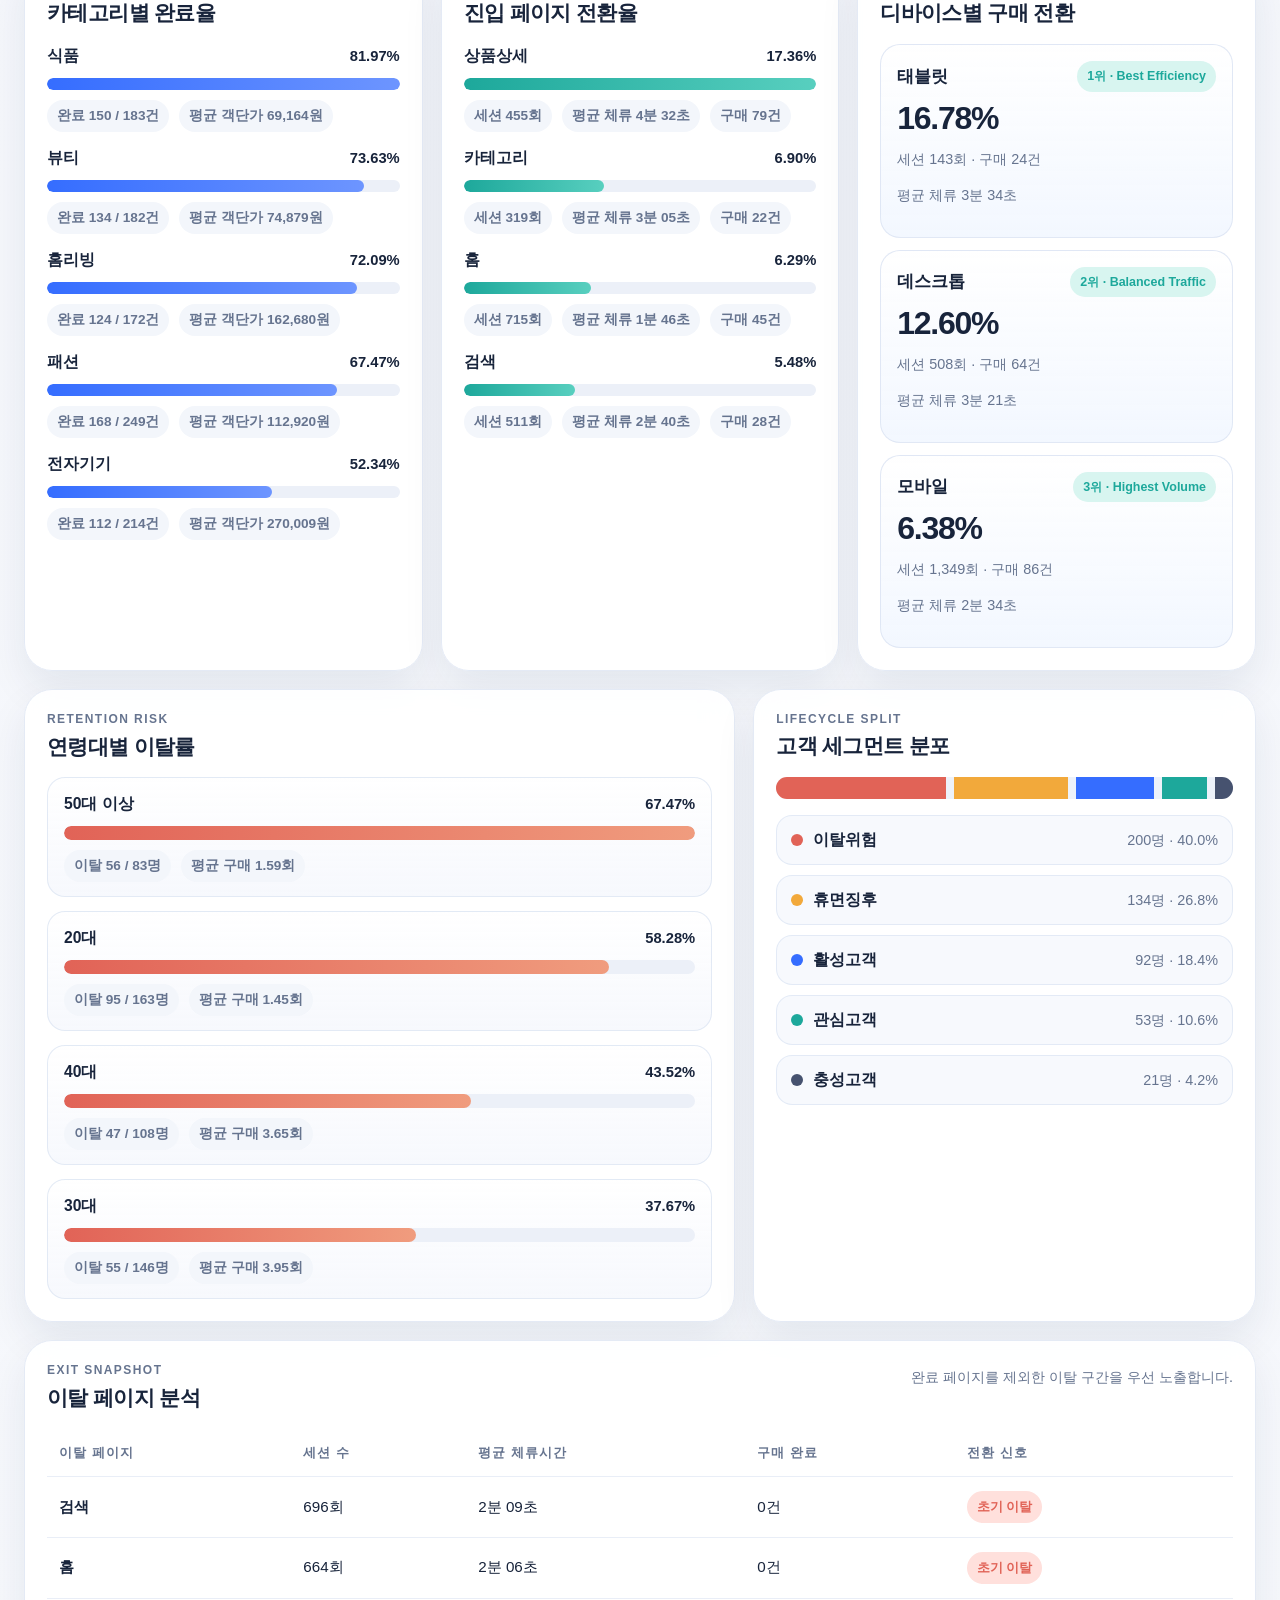
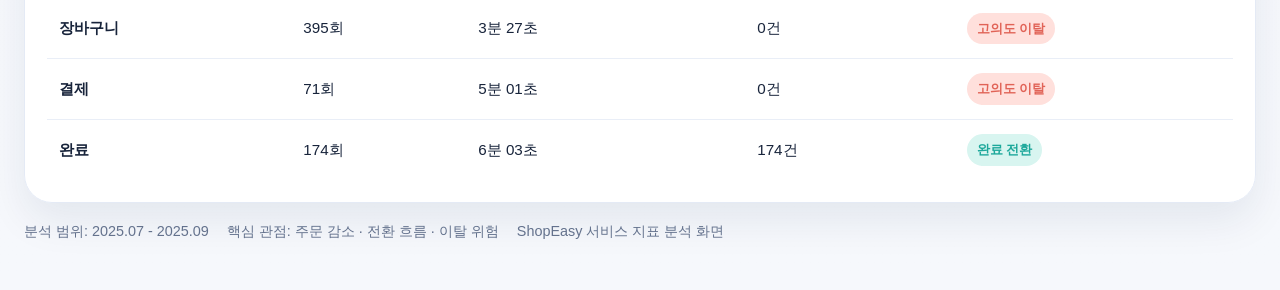
==== commit de26036b: "Refine dashboard header and logo branding" ====
--- a/looker-dashboard/index.html
+++ b/looker-dashboard/index.html
@@ -3,7 +3,7 @@
   <head>
     <meta charset="UTF-8" />
     <meta name="viewport" content="width=device-width, initial-scale=1.0" />
-    <title>ShopEasy 서비스 지표 분석</title>
+    <title>ShopEasy 통합 대시보드</title>
     <link rel="stylesheet" href="./styles.css" />
   </head>
   <body>
@@ -15,9 +15,9 @@
           </div>
           <div class="brand-copy">
             <p class="eyebrow">SERVICE ANALYTICS</p>
-            <h1>ShopEasy 서비스 지표 분석</h1>
+            <h1>ShopEasy 통합 대시보드</h1>
             <p class="subtitle">
-              3개월 주문 감소 흐름과 전환 저하 요인을 요약한 분석 대시보드
+              2025년 3분기 주문·전환·이탈 흐름을 한 화면에서 점검할 수 있도록 구성한 서비스 지표 분석 화면입니다.
             </p>
           </div>
         </div>
@@ -29,8 +29,8 @@
           </div>
           <div class="status-card">
             <span class="status-label">DASHBOARD OVERVIEW</span>
-            <strong>서비스 지표 분석 대시보드</strong>
-            <span class="status-meta">주문·전환·이탈 흐름을 한 화면에서 점검할 수 있도록 구성한 웹 기반 분석 화면</span>
+            <strong>주문·전환·이탈 흐름 분석</strong>
+            <span class="status-meta">주요 서비스 지표를 하나의 화면에서 비교하며 변화 흐름과 위험 신호를 함께 확인할 수 있도록 구성했습니다.</span>
           </div>
         </div>
       </header>
--- a/looker-dashboard/styles.css
+++ b/looker-dashboard/styles.css
@@ -59,30 +59,41 @@
 .topbar {
   display: flex;
   justify-content: space-between;
-  align-items: flex-start;
+  align-items: center;
   gap: 24px;
 }
 
 .brand-block {
   display: flex;
-  align-items: flex-start;
-  gap: 18px;
+  align-items: center;
+  gap: 24px;
   min-width: 0;
 }
 
 .brand-mark {
-  width: 82px;
-  height: 82px;
-  padding: 14px;
-  border-radius: 24px;
-  background: rgba(255, 255, 255, 0.88);
-  border: 1px solid rgba(255, 255, 255, 0.72);
-  box-shadow: var(--shadow);
-  backdrop-filter: blur(14px);
+  width: auto;
+  min-width: 180px;
+  max-width: 240px;
+  padding: 0;
+  border-radius: 0;
+  background: transparent;
+  border: 0;
+  box-shadow: none;
+  backdrop-filter: none;
+  display: flex;
+  align-items: center;
+}
+
+.brand-mark img {
+  width: 100%;
+  max-width: 220px;
+  height: auto;
+  object-fit: contain;
 }
 
 .brand-copy {
   min-width: 0;
+  flex: 1 1 auto;
 }
 
 .eyebrow,
@@ -99,7 +110,7 @@
 }
 
 .brand-copy h1 {
-  margin: 8px 0 6px;
+  margin: 6px 0 8px;
   font-size: clamp(2rem, 3vw, 3rem);
   line-height: 1.05;
   letter-spacing: -0.04em;
@@ -107,9 +118,10 @@
 
 .subtitle {
   margin: 0;
-  max-width: 700px;
+  max-width: 760px;
   color: var(--muted);
   font-size: 1rem;
+  line-height: 1.65;
 }
 
 .topbar-side {
@@ -746,6 +758,7 @@
 
   .topbar {
     flex-direction: column;
+    align-items: flex-start;
   }
 
   .topbar-side {
@@ -768,11 +781,12 @@
 
   .brand-block {
     flex-direction: column;
+    align-items: flex-start;
   }
 
   .brand-mark {
-    width: 74px;
-    height: 74px;
+    min-width: 0;
+    max-width: 210px;
   }
 
   .panel,
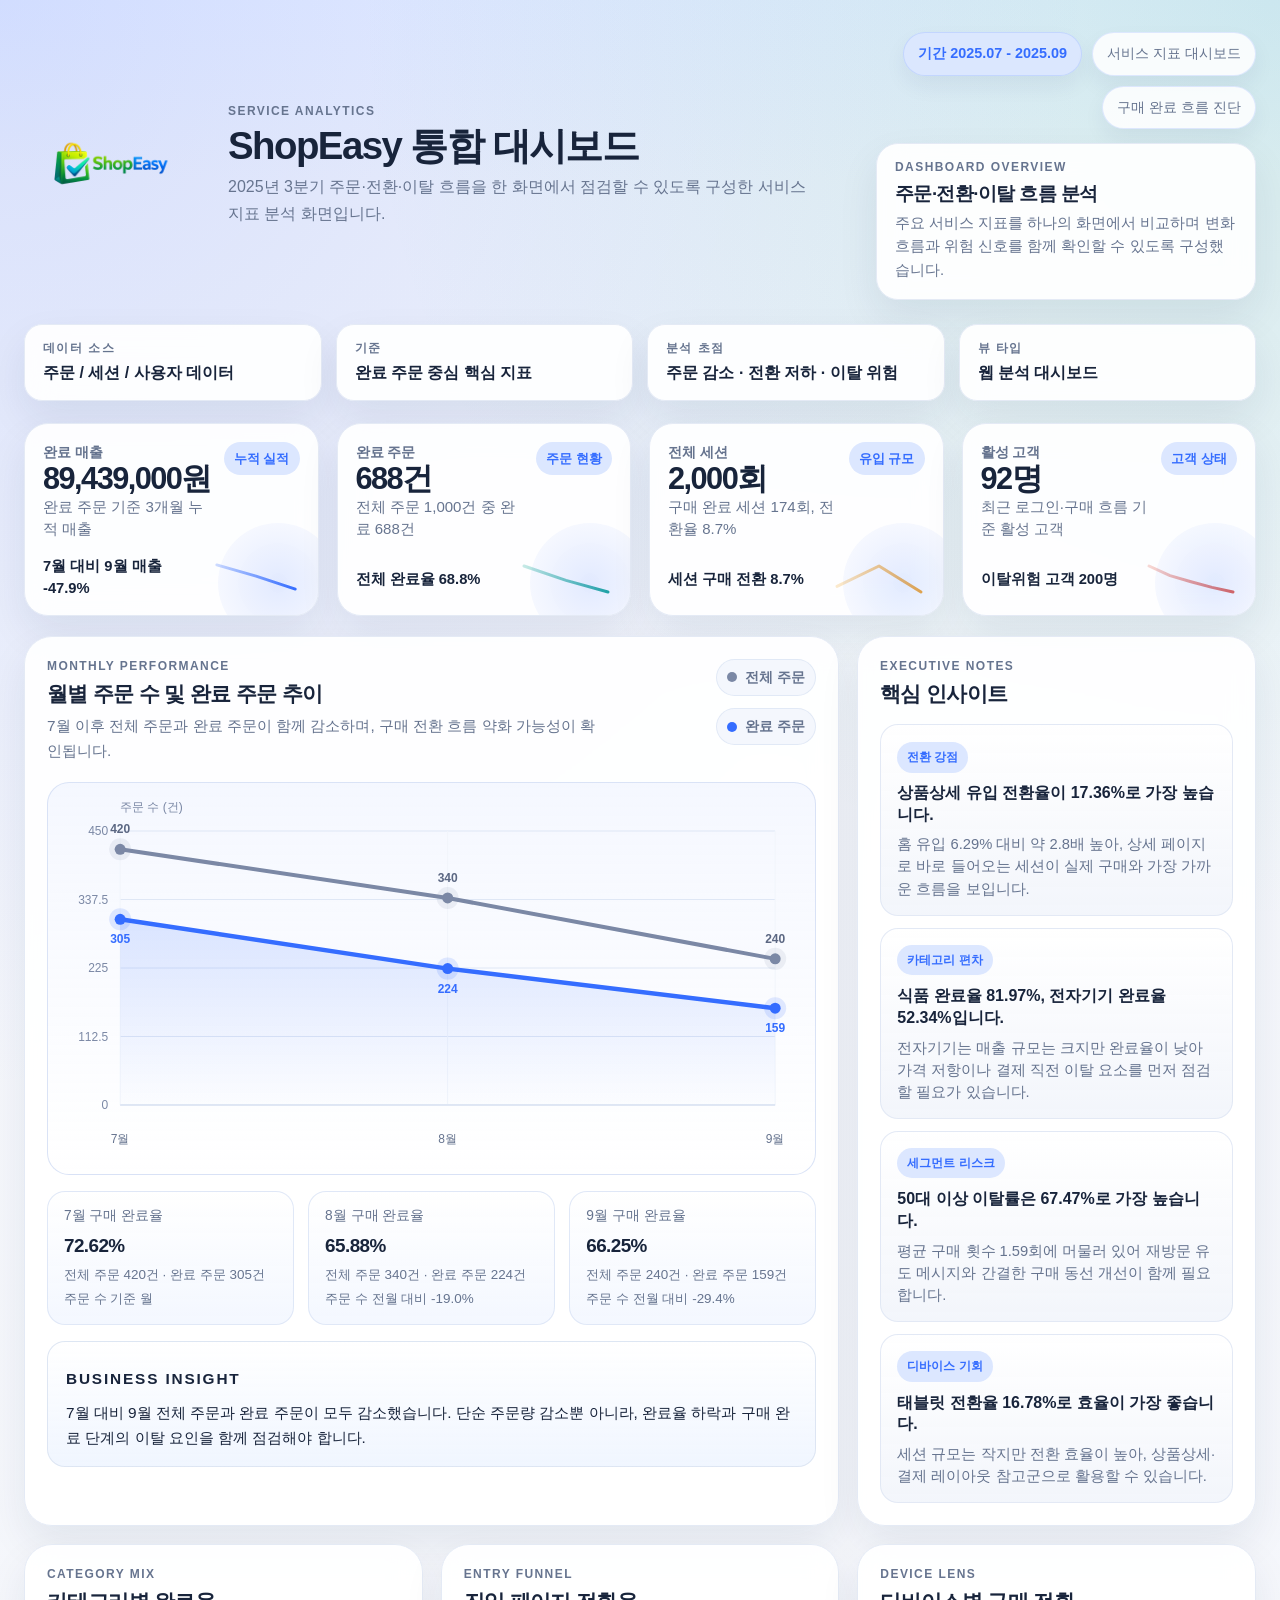
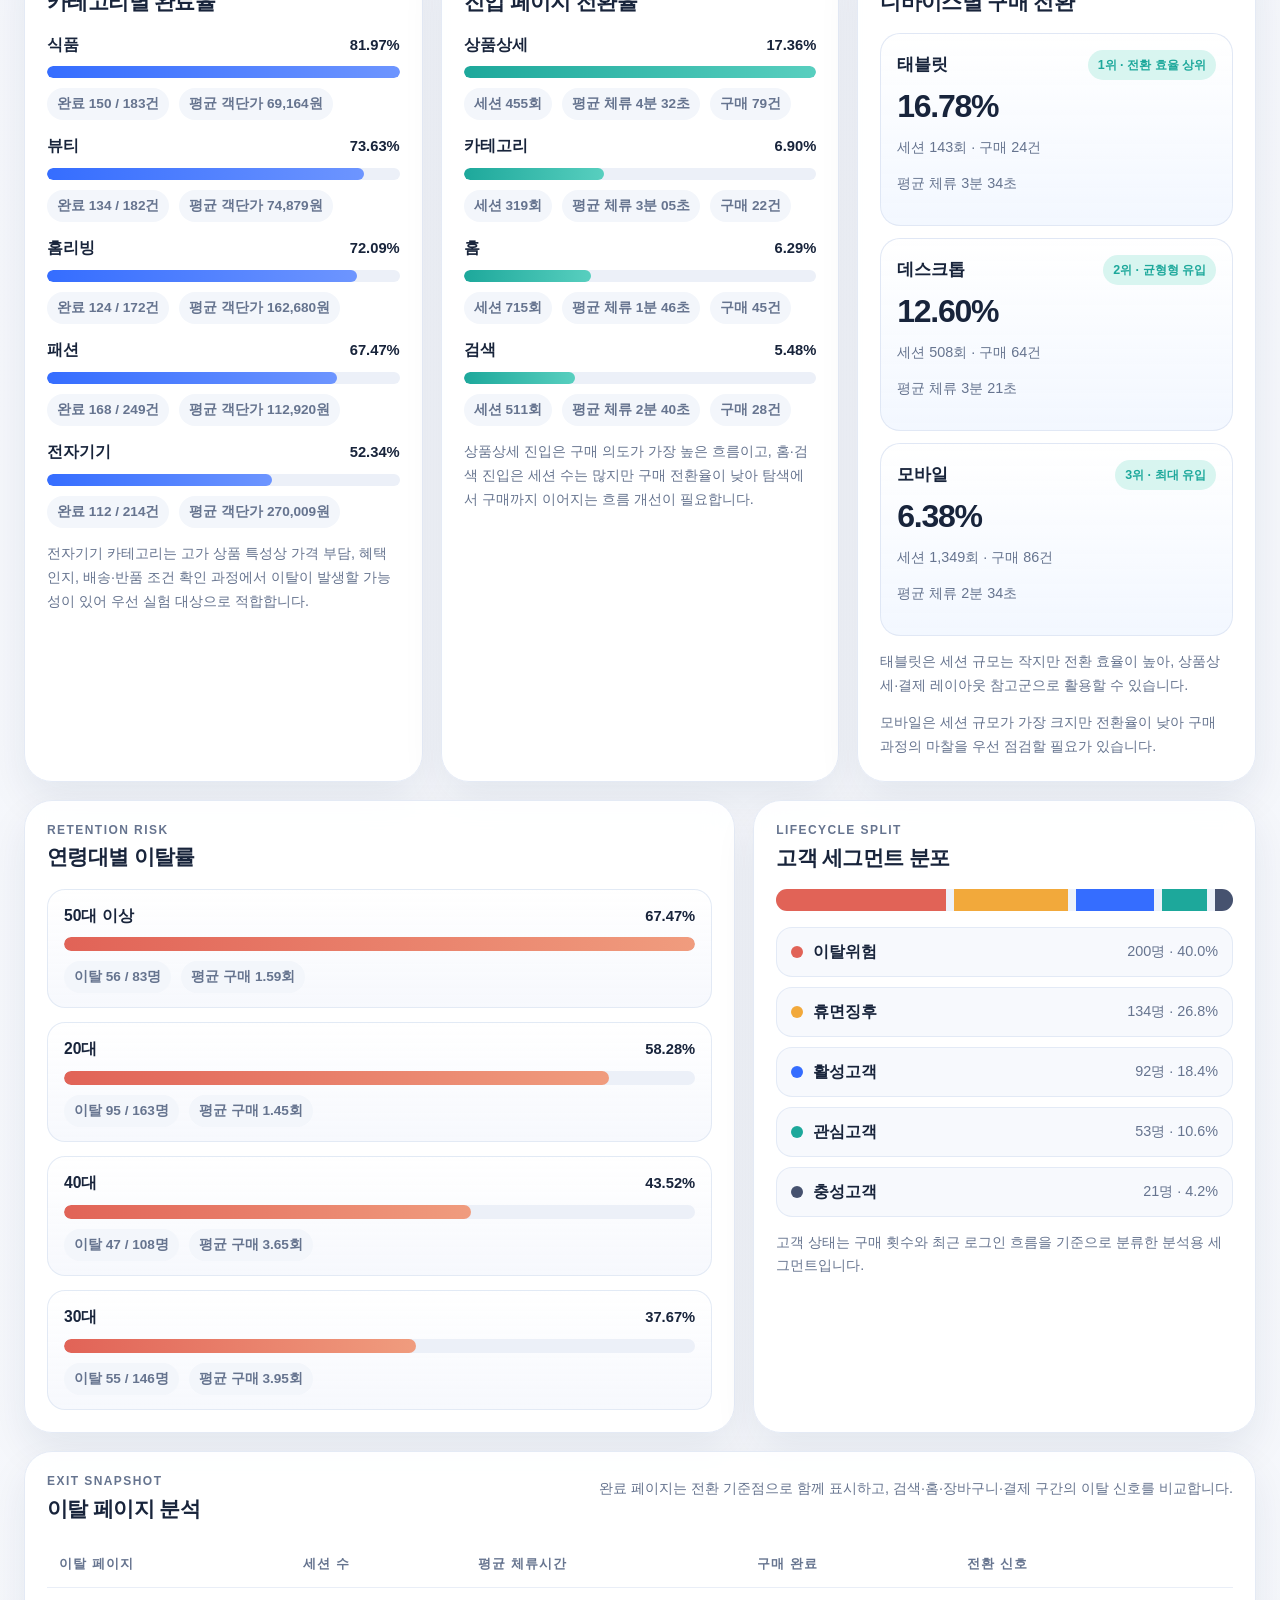
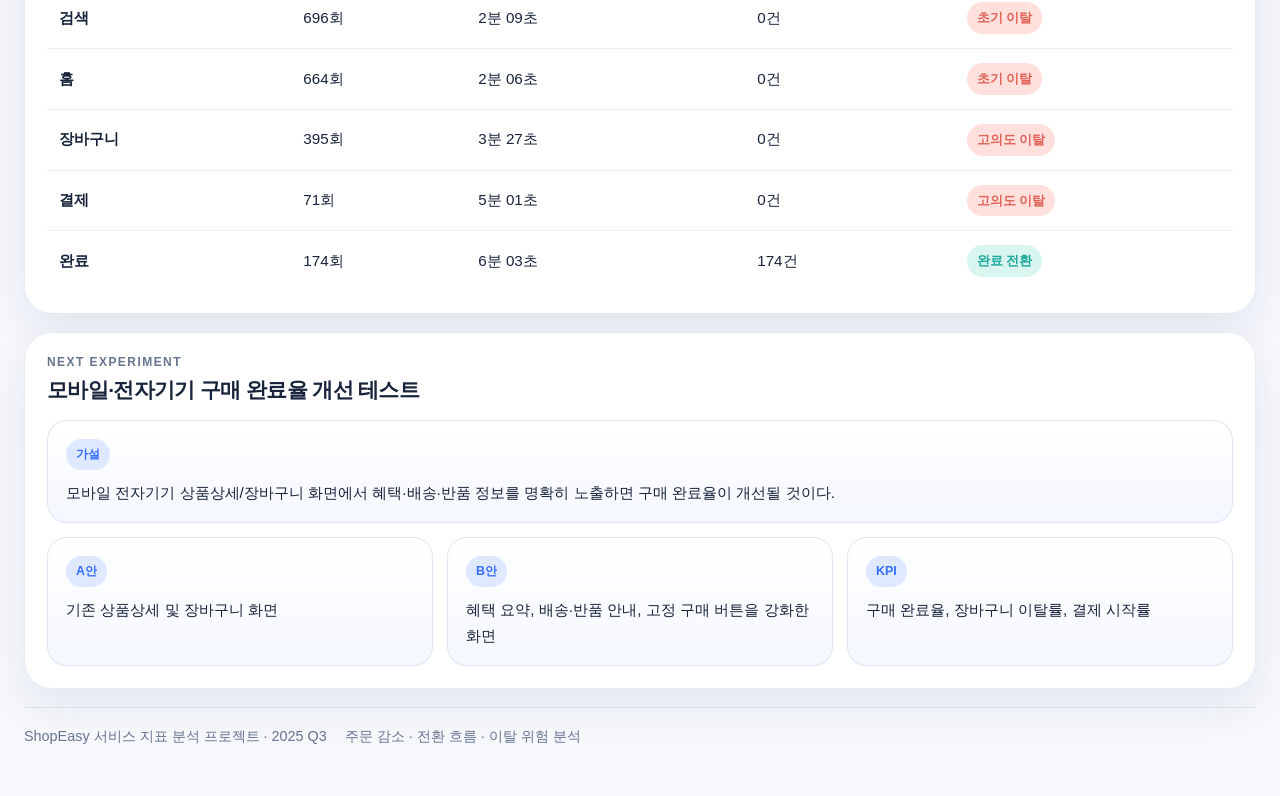
==== commit 4308f045: "Finalize ShopEasy dashboard portfolio polish" ====
--- a/looker-dashboard/index.html
+++ b/looker-dashboard/index.html
@@ -96,6 +96,9 @@
             </div>
           </div>
           <div id="category-chart" class="metric-list"></div>
+          <p class="section-note">
+            전자기기 카테고리는 고가 상품 특성상 가격 부담, 혜택 인지, 배송·반품 조건 확인 과정에서 이탈이 발생할 가능성이 있어 우선 실험 대상으로 적합합니다.
+          </p>
         </section>
 
         <section class="panel span-4">
@@ -106,6 +109,9 @@
             </div>
           </div>
           <div id="entry-chart" class="metric-list"></div>
+          <p class="section-note">
+            상품상세 진입은 구매 의도가 가장 높은 흐름이고, 홈·검색 진입은 세션 수는 많지만 구매 전환율이 낮아 탐색에서 구매까지 이어지는 흐름 개선이 필요합니다.
+          </p>
         </section>
 
         <section class="panel span-4">
@@ -116,6 +122,12 @@
             </div>
           </div>
           <div id="device-chart" class="device-grid"></div>
+          <p class="section-note">
+            태블릿은 세션 규모는 작지만 전환 효율이 높아, 상품상세·결제 레이아웃 참고군으로 활용할 수 있습니다.
+          </p>
+          <p class="section-note">
+            모바일은 세션 규모가 가장 크지만 전환율이 낮아 구매 과정의 마찰을 우선 점검할 필요가 있습니다.
+          </p>
         </section>
 
         <section class="panel span-7">
@@ -137,6 +149,9 @@
           </div>
           <div class="segment-stack" id="segment-stack"></div>
           <div class="segment-legend" id="segment-legend"></div>
+          <p class="section-note">
+            고객 상태는 구매 횟수와 최근 로그인 흐름을 기준으로 분류한 분석용 세그먼트입니다.
+          </p>
         </section>
 
         <section class="panel span-12">
@@ -145,7 +160,7 @@
               <p class="panel-label">Exit Snapshot</p>
               <h2>이탈 페이지 분석</h2>
             </div>
-            <p class="panel-note">완료 페이지를 제외한 이탈 구간을 우선 노출합니다.</p>
+            <p class="panel-note">완료 페이지는 전환 기준점으로 함께 표시하고, 검색·홈·장바구니·결제 구간의 이탈 신호를 비교합니다.</p>
           </div>
           <div class="table-shell">
             <table class="data-table">
@@ -162,12 +177,40 @@
             </table>
           </div>
         </section>
+
+        <section class="panel span-12 experiment-panel">
+          <div class="panel-header">
+            <div>
+              <p class="panel-label">NEXT EXPERIMENT</p>
+              <h2>모바일·전자기기 구매 완료율 개선 테스트</h2>
+            </div>
+          </div>
+          <div class="experiment-grid">
+            <article class="experiment-card experiment-card-wide">
+              <span class="experiment-label">가설</span>
+              <p>
+                모바일 전자기기 상품상세/장바구니 화면에서 혜택·배송·반품 정보를 명확히 노출하면 구매 완료율이 개선될 것이다.
+              </p>
+            </article>
+            <article class="experiment-card">
+              <span class="experiment-label">A안</span>
+              <p>기존 상품상세 및 장바구니 화면</p>
+            </article>
+            <article class="experiment-card">
+              <span class="experiment-label">B안</span>
+              <p>혜택 요약, 배송·반품 안내, 고정 구매 버튼을 강화한 화면</p>
+            </article>
+            <article class="experiment-card">
+              <span class="experiment-label">KPI</span>
+              <p>구매 완료율, 장바구니 이탈률, 결제 시작률</p>
+            </article>
+          </div>
+        </section>
       </main>
 
       <footer class="page-footer">
-        <span>분석 범위: 2025.07 - 2025.09</span>
-        <span>핵심 관점: 주문 감소 · 전환 흐름 · 이탈 위험</span>
-        <span>ShopEasy 서비스 지표 분석 화면</span>
+        <span>ShopEasy 서비스 지표 분석 프로젝트 · 2025 Q3</span>
+        <span>주문 감소 · 전환 흐름 · 이탈 위험 분석</span>
       </footer>
     </div>
 
--- a/looker-dashboard/styles.css
+++ b/looker-dashboard/styles.css
@@ -630,6 +630,13 @@
   height: 14px;
 }
 
+.section-note {
+  margin: 14px 0 0;
+  color: var(--muted);
+  font-size: 0.9rem;
+  line-height: 1.65;
+}
+
 .segment-stack {
   display: flex;
   gap: 8px;
@@ -738,6 +745,44 @@
   gap: 10px 18px;
   color: var(--muted);
   font-size: 0.9rem;
+  border-top: 1px solid rgba(224, 231, 244, 0.88);
+  padding-top: 18px;
+}
+
+.experiment-grid {
+  display: grid;
+  grid-template-columns: repeat(3, minmax(0, 1fr));
+  gap: 14px;
+}
+
+.experiment-card {
+  padding: 18px 18px 16px;
+  border-radius: 20px;
+  border: 1px solid rgba(220, 229, 244, 0.92);
+  background: linear-gradient(180deg, rgba(255, 255, 255, 0.99), rgba(244, 247, 255, 0.94));
+}
+
+.experiment-card-wide {
+  grid-column: span 3;
+}
+
+.experiment-label {
+  display: inline-flex;
+  align-items: center;
+  padding: 6px 10px;
+  border-radius: 999px;
+  background: rgba(220, 231, 255, 0.92);
+  color: var(--blue);
+  font-size: 0.78rem;
+  font-weight: 700;
+  margin-bottom: 10px;
+}
+
+.experiment-card p {
+  margin: 0;
+  font-size: 0.96rem;
+  line-height: 1.7;
+  color: var(--text);
 }
 
 svg text {
@@ -747,6 +792,14 @@
 @media (max-width: 1180px) {
   .filter-strip {
     grid-template-columns: repeat(2, minmax(0, 1fr));
+  }
+
+  .experiment-grid {
+    grid-template-columns: repeat(2, minmax(0, 1fr));
+  }
+
+  .experiment-card-wide {
+    grid-column: span 2;
   }
 
   .span-8,
@@ -779,6 +832,14 @@
     grid-template-columns: minmax(0, 1fr);
   }
 
+  .experiment-grid {
+    grid-template-columns: minmax(0, 1fr);
+  }
+
+  .experiment-card-wide {
+    grid-column: span 1;
+  }
+
   .brand-block {
     flex-direction: column;
     align-items: flex-start;
@@ -817,3 +878,32 @@
     padding-inline: 8px;
   }
 }
+
+@media print {
+  body {
+    background: #ffffff;
+  }
+
+  .panel,
+  .status-card,
+  .filter-card,
+  .kpi-card,
+  .insight-card,
+  .mini-metric,
+  .experiment-card,
+  .device-card,
+  .metric-row,
+  .segment-item,
+  .monthly-insight {
+    break-inside: avoid;
+    page-break-inside: avoid;
+    box-shadow: none;
+  }
+
+  .panel-header,
+  .chart-frame,
+  .table-shell {
+    break-inside: avoid;
+    page-break-inside: avoid;
+  }
+}
